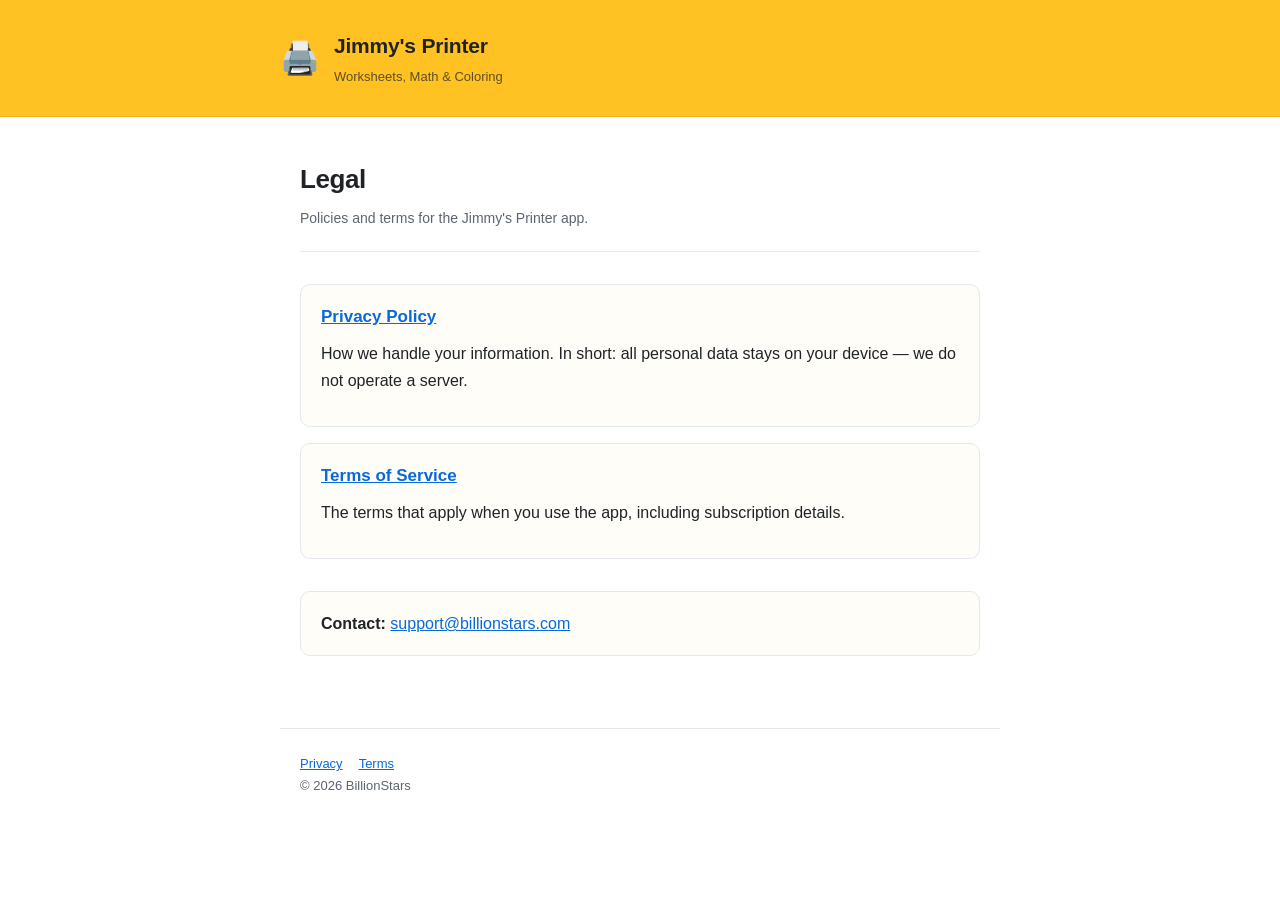
==== index.html @ ff5a63e5 "Add privacy policy and terms of service for Jimmy's Printer Co-Authored-By: Claude Opus 5 (1M contex" ====
<!doctype html>
<html lang="en">
<head>
<meta charset="utf-8">
<meta name="viewport" content="width=device-width, initial-scale=1">
<title>Jimmy's Printer — Legal</title>
<link rel="stylesheet" href="style.css">
</head>
<body>
<header><div class="wrap">
  <div class="logo">🖨️</div>
  <div><h1>Jimmy's Printer</h1><p>Worksheets, Math &amp; Coloring</p></div>
</div></header>
<main>
  <h2>Legal</h2>
  <p class="updated">Policies and terms for the Jimmy's Printer app.</p>
  <div class="card">
    <h3><a href="privacy.html">Privacy Policy</a></h3>
    <p>How we handle your information. In short: all personal data stays on your device — we do not operate a server.</p>
  </div>
  <div class="card">
    <h3><a href="terms.html">Terms of Service</a></h3>
    <p>The terms that apply when you use the app, including subscription details.</p>
  </div>
  <div class="contact">
    <p><strong>Contact:</strong> <a href="mailto:support@billionstars.com">support@billionstars.com</a></p>
  </div>
</main>
<footer>
  <a href="privacy.html">Privacy</a><a href="terms.html">Terms</a>
  <p>© 2026 BillionStars</p>
</footer>
</body>
</html>
---- style.css ----
:root {
  --brand: #FFC222;
  --ink: #1f2328;
  --muted: #5c6470;
  --line: #e4e7eb;
  --bg: #ffffff;
  --card: #fffdf7;
}
@media (prefers-color-scheme: dark) {
  :root { --ink:#e6edf3; --muted:#9aa5b1; --line:#2d333b; --bg:#0d1117; --card:#161b22; }
}
* { box-sizing: border-box; }
body {
  margin: 0; padding: 0;
  font: 16px/1.7 -apple-system, BlinkMacSystemFont, "Segoe UI", Roboto, "Helvetica Neue", Arial, sans-serif;
  color: var(--ink); background: var(--bg);
  -webkit-text-size-adjust: 100%;
}
header {
  background: var(--brand);
  padding: 28px 20px;
  border-bottom: 1px solid rgba(0,0,0,.08);
}
header .wrap { max-width: 720px; margin: 0 auto; display: flex; align-items: center; gap: 14px; }
header .logo { font-size: 32px; line-height: 1; }
header h1 { margin: 0; font-size: 21px; font-weight: 700; color: #1f2328; letter-spacing: -.2px; }
header p { margin: 2px 0 0; font-size: 13px; color: rgba(31,35,40,.72); }
header a { color: inherit; text-decoration: none; }
main { max-width: 720px; margin: 0 auto; padding: 40px 20px 72px; }
h2 { font-size: 26px; margin: 0 0 6px; letter-spacing: -.4px; }
h3 { font-size: 17px; margin: 32px 0 8px; }
h4 { font-size: 15px; margin: 22px 0 6px; color: var(--muted); }
.updated { color: var(--muted); font-size: 14px; margin: 0 0 32px; padding-bottom: 20px; border-bottom: 1px solid var(--line); }
p { margin: 0 0 14px; }
ul { margin: 0 0 16px; padding-left: 22px; }
li { margin-bottom: 7px; }
a { color: #0969da; }
@media (prefers-color-scheme: dark) { a { color: #58a6ff; } }
strong { font-weight: 650; }
.card { background: var(--card); border: 1px solid var(--line); border-radius: 10px; padding: 18px 20px; margin: 0 0 16px; }
.card h3 { margin-top: 0; }
.contact { background: var(--card); border: 1px solid var(--line); border-radius: 10px; padding: 18px 20px; margin-top: 32px; }
.contact p { margin: 0; }
footer { max-width: 720px; margin: 0 auto; padding: 0 20px 48px; color: var(--muted); font-size: 13px; border-top: 1px solid var(--line); padding-top: 24px; }
footer a { margin-right: 16px; }
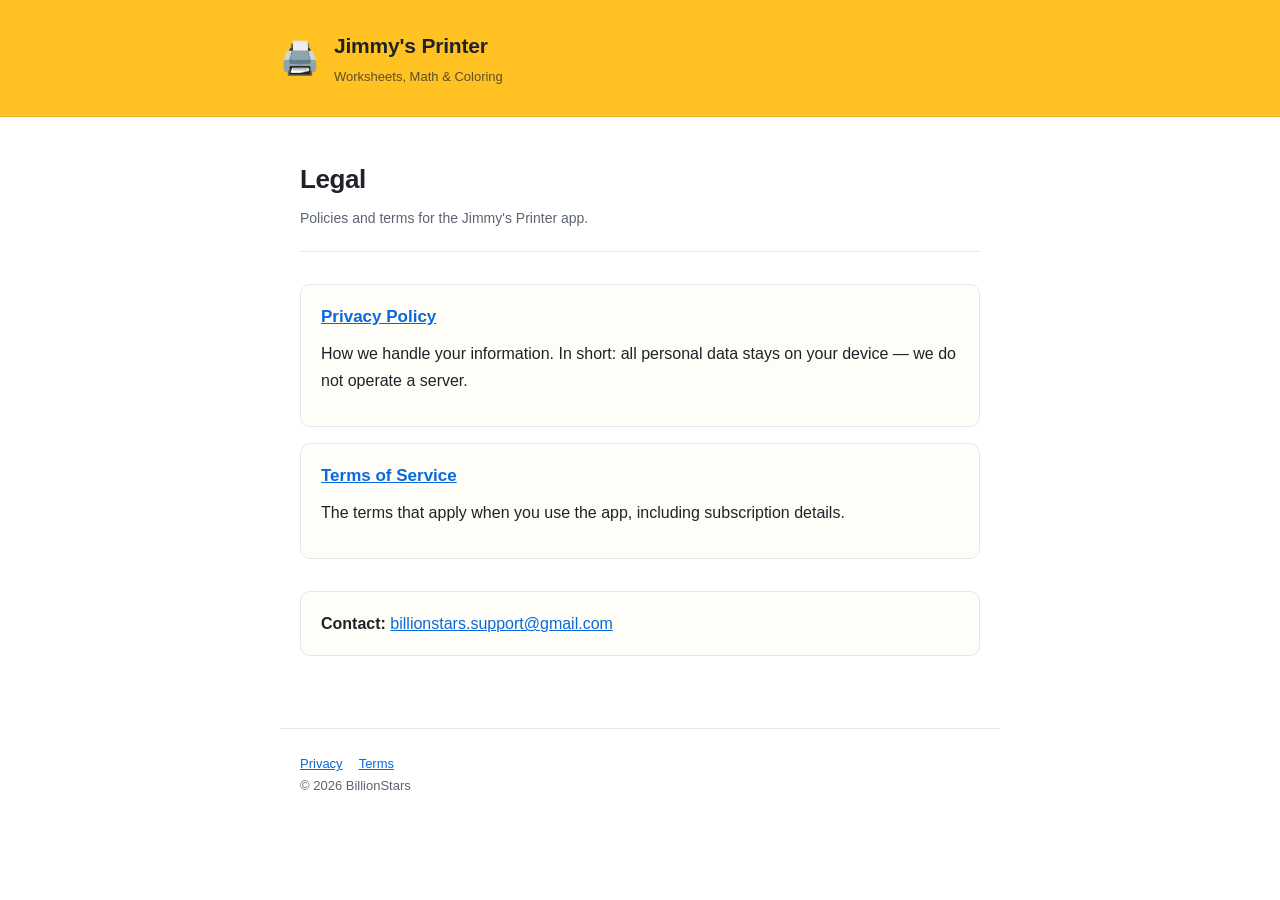
==== commit 0621c8df: "Update support email to billionstars.support@gmail.com Co-Authored-By: Claude Opus 5 (1M context) <n" ====
--- a/index.html
+++ b/index.html
@@ -23,7 +23,7 @@
     <p>The terms that apply when you use the app, including subscription details.</p>
   </div>
   <div class="contact">
-    <p><strong>Contact:</strong> <a href="mailto:support@billionstars.com">support@billionstars.com</a></p>
+    <p><strong>Contact:</strong> <a href="mailto:billionstars.support@gmail.com">billionstars.support@gmail.com</a></p>
   </div>
 </main>
 <footer>
